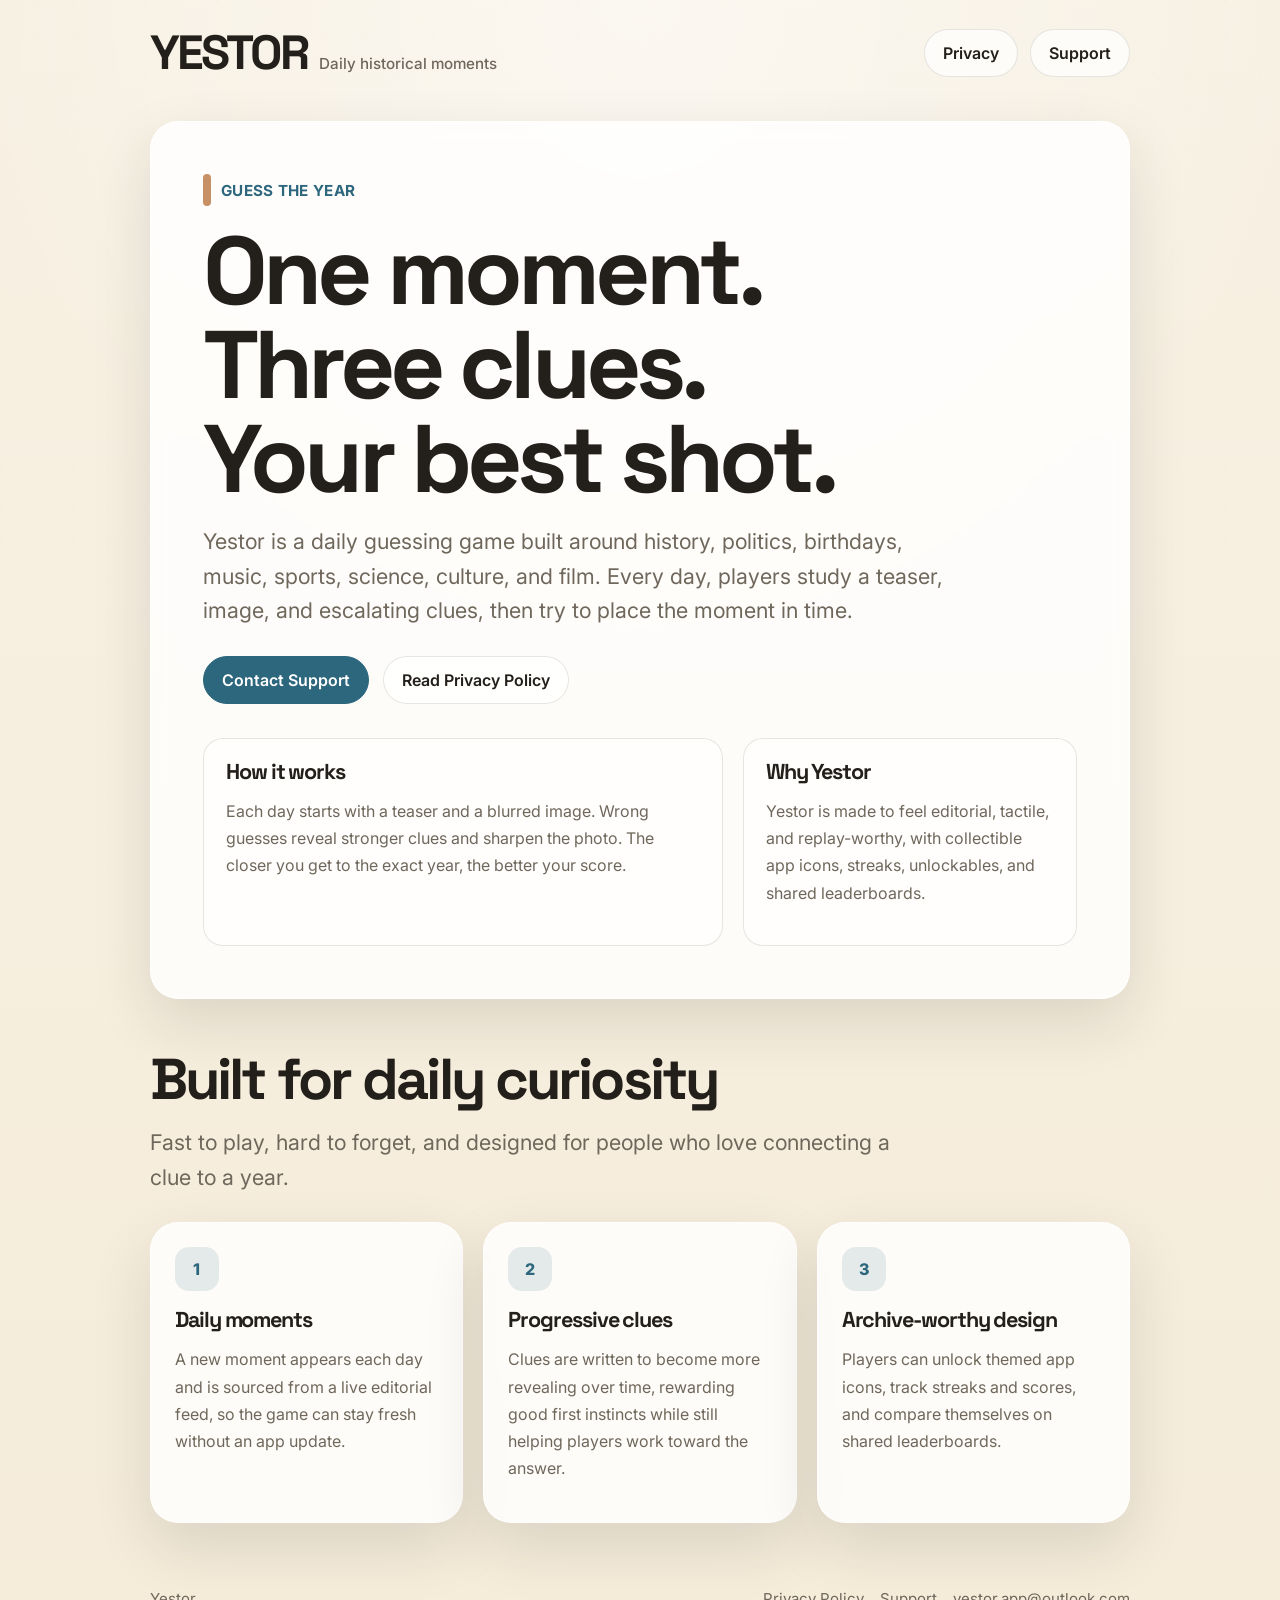
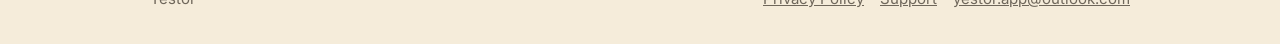
==== index.html @ 2c896ca0 "Add files via upload" ====
<!DOCTYPE html>
<html lang="en">
<head>
  <meta charset="utf-8">
  <meta name="viewport" content="width=device-width, initial-scale=1">
  <title>Yestor</title>
  <meta name="description" content="Yestor is a daily history-and-culture guessing game where players study a teaser, clues, and image to guess the year.">
  <link rel="preconnect" href="https://fonts.googleapis.com">
  <link rel="preconnect" href="https://fonts.gstatic.com" crossorigin>
  <link href="https://fonts.googleapis.com/css2?family=Inter:wght@400;500;600;700;800&family=Space+Grotesk:wght@500;700&display=swap" rel="stylesheet">
  <link rel="stylesheet" href="styles.css">
</head>
<body>
  <div class="page">
    <header class="site-header">
      <div class="container site-header-inner">
        <a class="brand" href="./">
          <span class="brand-mark">YESTOR</span>
          <span class="brand-note">Daily historical moments</span>
        </a>
        <nav class="nav" aria-label="Primary">
          <a href="./privacy.html">Privacy</a>
          <a href="./support.html">Support</a>
        </nav>
      </div>
    </header>

    <main>
      <section class="hero">
        <div class="container">
          <div class="hero-card">
            <p class="eyebrow">Guess the year</p>
            <h1>One moment.<br>Three clues.<br>Your best shot.</h1>
            <p class="hero-lead">
              Yestor is a daily guessing game built around history, politics, birthdays, music, sports,
              science, culture, and film. Every day, players study a teaser, image, and escalating clues,
              then try to place the moment in time.
            </p>
            <div class="hero-actions">
              <a class="button button-primary" href="mailto:yestor.app@outlook.com?subject=Yestor%20Support">Contact Support</a>
              <a class="button" href="./privacy.html">Read Privacy Policy</a>
            </div>

            <div class="hero-grid">
              <div class="mini-panel">
                <h3>How it works</h3>
                <p>Each day starts with a teaser and a blurred image. Wrong guesses reveal stronger clues and sharpen the photo. The closer you get to the exact year, the better your score.</p>
              </div>
              <div class="mini-panel">
                <h3>Why Yestor</h3>
                <p>Yestor is made to feel editorial, tactile, and replay-worthy, with collectible app icons, streaks, unlockables, and shared leaderboards.</p>
              </div>
            </div>
          </div>
        </div>
      </section>

      <section class="section">
        <div class="container">
          <h2>Built for daily curiosity</h2>
          <p class="lede">Fast to play, hard to forget, and designed for people who love connecting a clue to a year.</p>

          <div class="card-grid">
            <article class="card">
              <div class="card-accent">1</div>
              <h3>Daily moments</h3>
              <p>A new moment appears each day and is sourced from a live editorial feed, so the game can stay fresh without an app update.</p>
            </article>
            <article class="card">
              <div class="card-accent">2</div>
              <h3>Progressive clues</h3>
              <p>Clues are written to become more revealing over time, rewarding good first instincts while still helping players work toward the answer.</p>
            </article>
            <article class="card">
              <div class="card-accent">3</div>
              <h3>Archive-worthy design</h3>
              <p>Players can unlock themed app icons, track streaks and scores, and compare themselves on shared leaderboards.</p>
            </article>
          </div>
        </div>
      </section>
    </main>

    <footer class="footer">
      <div class="container footer-inner">
        <div>Yestor</div>
        <div class="footer-links">
          <a href="./privacy.html">Privacy Policy</a>
          <a href="./support.html">Support</a>
          <a href="mailto:yestor.app@outlook.com">yestor.app@outlook.com</a>
        </div>
      </div>
    </footer>
  </div>
</body>
</html>
---- styles.css ----
:root {
  color-scheme: light;
  --paper: #f5ecda;
  --paper-soft: #fbf5e8;
  --ink: #231f1a;
  --muted: #6f675b;
  --accent: #2d677d;
  --accent-soft: rgba(45, 103, 125, 0.12);
  --rule: rgba(59, 48, 34, 0.12);
  --card: rgba(255, 255, 255, 0.82);
  --shadow: 0 24px 60px rgba(35, 31, 26, 0.12);
  --radius-xl: 28px;
  --radius-lg: 20px;
  --radius-md: 14px;
  --max-width: 980px;
  --font-display: "Space Grotesk", "Avenir Next", "Segoe UI", sans-serif;
  --font-body: Inter, "Avenir Next", "Segoe UI", sans-serif;
}

* {
  box-sizing: border-box;
}

html {
  scroll-behavior: smooth;
}

body {
  margin: 0;
  font-family: var(--font-body);
  color: var(--ink);
  background:
    radial-gradient(circle at top, rgba(255, 255, 255, 0.5), transparent 38%),
    linear-gradient(180deg, rgba(255, 255, 255, 0.25), rgba(255, 255, 255, 0)),
    var(--paper);
}

body::before {
  content: "";
  position: fixed;
  inset: 0;
  background-image:
    linear-gradient(135deg, rgba(194, 161, 110, 0.08) 0, rgba(194, 161, 110, 0.08) 2px, transparent 2px, transparent 36px);
  background-size: 36px 36px;
  pointer-events: none;
  opacity: 0.45;
}

a {
  color: inherit;
}

.page {
  position: relative;
  z-index: 1;
  min-height: 100vh;
}

.container {
  width: min(calc(100% - 40px), var(--max-width));
  margin: 0 auto;
}

.site-header {
  padding: 22px 0 12px;
}

.site-header-inner,
.footer-inner {
  display: flex;
  align-items: center;
  justify-content: space-between;
  gap: 20px;
}

.brand {
  display: inline-flex;
  align-items: baseline;
  gap: 12px;
  text-decoration: none;
}

.brand-mark {
  font-family: var(--font-display);
  font-size: clamp(2rem, 4vw, 3rem);
  font-weight: 700;
  letter-spacing: -0.06em;
}

.brand-note {
  color: var(--muted);
  font-size: 0.95rem;
  font-weight: 500;
}

.nav {
  display: flex;
  flex-wrap: wrap;
  gap: 12px;
}

.nav a,
.button,
button.button {
  display: inline-flex;
  align-items: center;
  justify-content: center;
  min-height: 48px;
  padding: 0 18px;
  border-radius: 999px;
  border: 1px solid var(--rule);
  background: rgba(255, 255, 255, 0.72);
  color: var(--ink);
  font-weight: 600;
  text-decoration: none;
  transition: transform 160ms ease, background 160ms ease, border-color 160ms ease;
}

.nav a:hover,
.button:hover,
button.button:hover {
  transform: translateY(-1px);
  background: rgba(255, 255, 255, 0.92);
  border-color: rgba(45, 103, 125, 0.3);
}

.button-primary {
  background: var(--accent);
  border-color: var(--accent);
  color: #fff;
}

.button-primary:hover {
  background: #25586b;
  border-color: #25586b;
}

.hero {
  padding: 26px 0 52px;
}

.hero-card,
.content-card,
.card-grid .card,
.contact-card {
  background: var(--card);
  border: 1px solid rgba(255, 255, 255, 0.72);
  border-radius: var(--radius-xl);
  box-shadow: var(--shadow);
  backdrop-filter: blur(10px);
}

.hero-card {
  padding: clamp(28px, 5vw, 52px);
}

.eyebrow {
  display: inline-flex;
  align-items: center;
  gap: 10px;
  margin: 0 0 18px;
  color: var(--accent);
  font-size: 0.95rem;
  font-weight: 700;
  letter-spacing: 0.02em;
  text-transform: uppercase;
}

.eyebrow::before {
  content: "";
  width: 8px;
  height: 32px;
  border-radius: 999px;
  background: rgba(194, 135, 88, 0.92);
}

h1,
h2,
h3 {
  margin: 0;
  font-family: var(--font-display);
  letter-spacing: -0.05em;
  line-height: 0.98;
}

h1 {
  font-size: clamp(3rem, 9vw, 6rem);
}

h2 {
  font-size: clamp(2.1rem, 5vw, 3.6rem);
}

h3 {
  font-size: 1.35rem;
}

.hero-lead,
.lede {
  margin: 18px 0 0;
  max-width: 760px;
  color: var(--muted);
  font-size: clamp(1.1rem, 2vw, 1.35rem);
  line-height: 1.6;
}

.hero-actions {
  display: flex;
  flex-wrap: wrap;
  gap: 14px;
  margin-top: 28px;
}

.hero-grid,
.card-grid,
.support-grid {
  display: grid;
  gap: 20px;
}

.hero-grid {
  grid-template-columns: 1.4fr 0.9fr;
  margin-top: 34px;
}

.mini-panel,
.card,
.contact-card {
  padding: 22px;
  border-radius: var(--radius-lg);
}

.mini-panel {
  background: rgba(255, 255, 255, 0.62);
  border: 1px solid var(--rule);
}

.mini-panel p,
.card p,
.contact-card p,
.content-card p,
.content-card li {
  color: var(--muted);
  line-height: 1.7;
}

.card-grid {
  grid-template-columns: repeat(3, minmax(0, 1fr));
  margin-top: 28px;
}

.card {
  padding: 24px;
}

.card-accent {
  display: inline-flex;
  align-items: center;
  justify-content: center;
  width: 44px;
  height: 44px;
  margin-bottom: 18px;
  border-radius: 14px;
  background: var(--accent-soft);
  color: var(--accent);
  font-weight: 800;
}

.section {
  padding: 0 0 48px;
}

.content-card {
  padding: clamp(26px, 4vw, 42px);
}

.content-card + .content-card {
  margin-top: 22px;
}

.content-card ul {
  margin: 14px 0 0;
  padding-left: 20px;
}

.content-card li + li {
  margin-top: 10px;
}

.content-card hr {
  border: 0;
  border-top: 1px solid var(--rule);
  margin: 26px 0;
}

.meta {
  margin-top: 14px;
  color: var(--muted);
  font-size: 0.96rem;
  font-weight: 600;
}

.support-grid {
  grid-template-columns: repeat(2, minmax(0, 1fr));
  margin-top: 26px;
}

.contact-card {
  display: flex;
  flex-direction: column;
  gap: 14px;
}

.contact-card strong {
  font-size: 1.15rem;
}

.contact-card a {
  word-break: break-word;
}

.footer {
  padding: 18px 0 36px;
  color: var(--muted);
  font-size: 0.94rem;
}

.footer-links {
  display: flex;
  flex-wrap: wrap;
  gap: 16px;
}

@media (max-width: 860px) {
  .hero-grid,
  .card-grid,
  .support-grid,
  .site-header-inner,
  .footer-inner {
    grid-template-columns: 1fr;
    display: grid;
  }

  .nav {
    justify-content: flex-start;
  }
}

@media (max-width: 640px) {
  .container {
    width: min(calc(100% - 24px), var(--max-width));
  }

  .site-header {
    padding-top: 16px;
  }

  .hero {
    padding-top: 10px;
  }

  .hero-card,
  .content-card {
    border-radius: 22px;
  }

  .button,
  button.button,
  .nav a {
    width: 100%;
  }
}
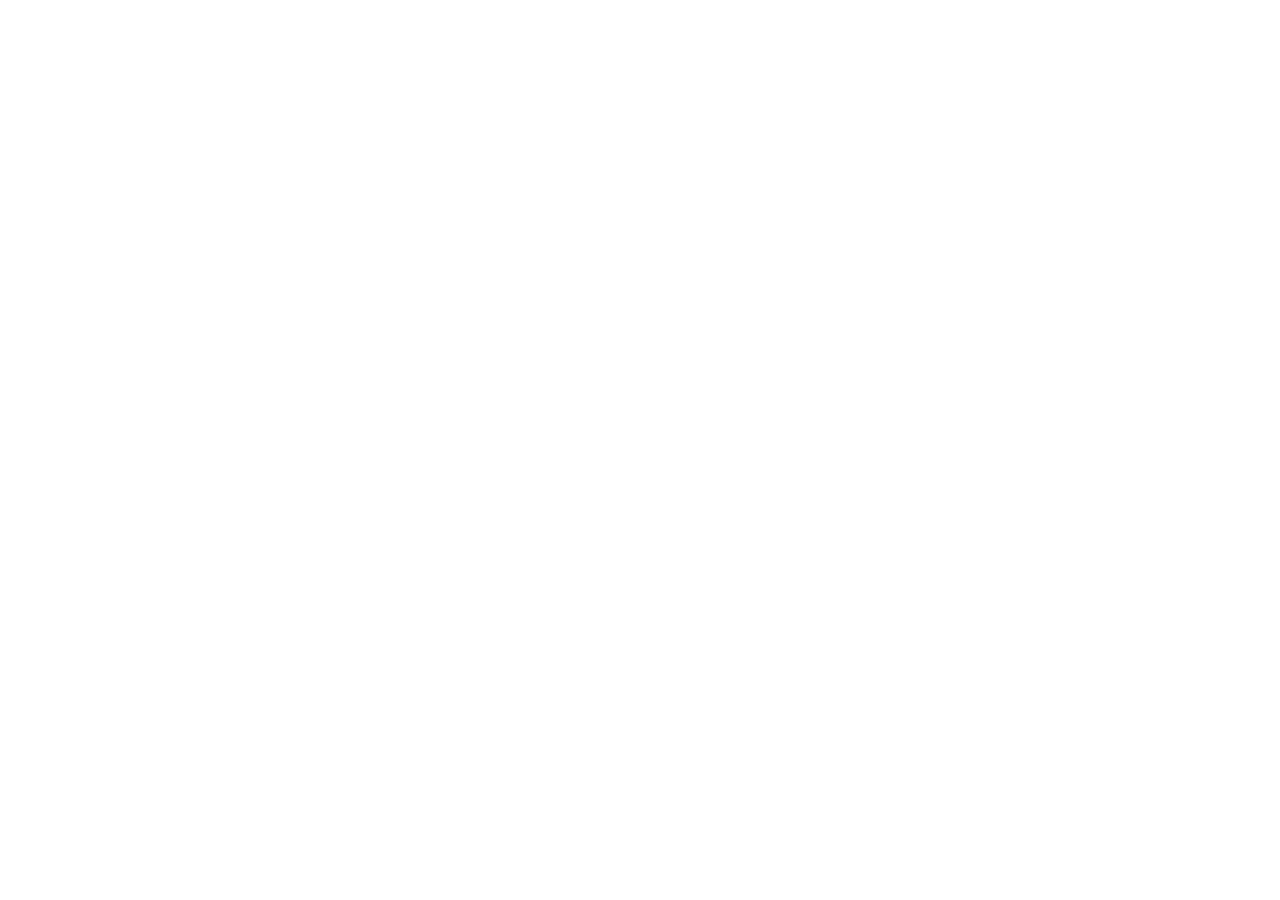
==== commit ba9d27c0: "Redirect bare Yestor domain to www" ====
--- a/index.html
+++ b/index.html
@@ -1,96 +1,18 @@
-<!DOCTYPE html>
+<!doctype html>
 <html lang="en">
 <head>
   <meta charset="utf-8">
   <meta name="viewport" content="width=device-width, initial-scale=1">
   <title>Yestor</title>
-  <meta name="description" content="Yestor is a daily history-and-culture guessing game where players study a teaser, clues, and image to guess the year.">
-  <link rel="preconnect" href="https://fonts.googleapis.com">
-  <link rel="preconnect" href="https://fonts.gstatic.com" crossorigin>
-  <link href="https://fonts.googleapis.com/css2?family=Inter:wght@400;500;600;700;800&family=Space+Grotesk:wght@500;700&display=swap" rel="stylesheet">
-  <link rel="stylesheet" href="styles.css">
+  <link rel="canonical" href="https://www.yestor.app/">
+  <meta http-equiv="refresh" content="0; url=https://www.yestor.app/">
+  <script>
+    window.location.replace(
+      "https://www.yestor.app/" + window.location.search + window.location.hash
+    );
+  </script>
 </head>
 <body>
-  <div class="page">
-    <header class="site-header">
-      <div class="container site-header-inner">
-        <a class="brand" href="./">
-          <span class="brand-mark">YESTOR</span>
-          <span class="brand-note">Daily historical moments</span>
-        </a>
-        <nav class="nav" aria-label="Primary">
-          <a href="./privacy.html">Privacy</a>
-          <a href="./support.html">Support</a>
-        </nav>
-      </div>
-    </header>
-
-    <main>
-      <section class="hero">
-        <div class="container">
-          <div class="hero-card">
-            <p class="eyebrow">Guess the year</p>
-            <h1>One moment.<br>Three clues.<br>Your best shot.</h1>
-            <p class="hero-lead">
-              Yestor is a daily guessing game built around history, politics, birthdays, music, sports,
-              science, culture, and film. Every day, players study a teaser, image, and escalating clues,
-              then try to place the moment in time.
-            </p>
-            <div class="hero-actions">
-              <a class="button button-primary" href="mailto:yestor.app@outlook.com?subject=Yestor%20Support">Contact Support</a>
-              <a class="button" href="./privacy.html">Read Privacy Policy</a>
-            </div>
-
-            <div class="hero-grid">
-              <div class="mini-panel">
-                <h3>How it works</h3>
-                <p>Each day starts with a teaser and a blurred image. Wrong guesses reveal stronger clues and sharpen the photo. The closer you get to the exact year, the better your score.</p>
-              </div>
-              <div class="mini-panel">
-                <h3>Why Yestor</h3>
-                <p>Yestor is made to feel editorial, tactile, and replay-worthy, with collectible app icons, streaks, unlockables, and shared leaderboards.</p>
-              </div>
-            </div>
-          </div>
-        </div>
-      </section>
-
-      <section class="section">
-        <div class="container">
-          <h2>Built for daily curiosity</h2>
-          <p class="lede">Fast to play, hard to forget, and designed for people who love connecting a clue to a year.</p>
-
-          <div class="card-grid">
-            <article class="card">
-              <div class="card-accent">1</div>
-              <h3>Daily moments</h3>
-              <p>A new moment appears each day and is sourced from a live editorial feed, so the game can stay fresh without an app update.</p>
-            </article>
-            <article class="card">
-              <div class="card-accent">2</div>
-              <h3>Progressive clues</h3>
-              <p>Clues are written to become more revealing over time, rewarding good first instincts while still helping players work toward the answer.</p>
-            </article>
-            <article class="card">
-              <div class="card-accent">3</div>
-              <h3>Archive-worthy design</h3>
-              <p>Players can unlock themed app icons, track streaks and scores, and compare themselves on shared leaderboards.</p>
-            </article>
-          </div>
-        </div>
-      </section>
-    </main>
-
-    <footer class="footer">
-      <div class="container footer-inner">
-        <div>Yestor</div>
-        <div class="footer-links">
-          <a href="./privacy.html">Privacy Policy</a>
-          <a href="./support.html">Support</a>
-          <a href="mailto:yestor.app@outlook.com">yestor.app@outlook.com</a>
-        </div>
-      </div>
-    </footer>
-  </div>
+  <p>Opening <a href="https://www.yestor.app/">Yestor</a>&hellip;</p>
 </body>
 </html>
